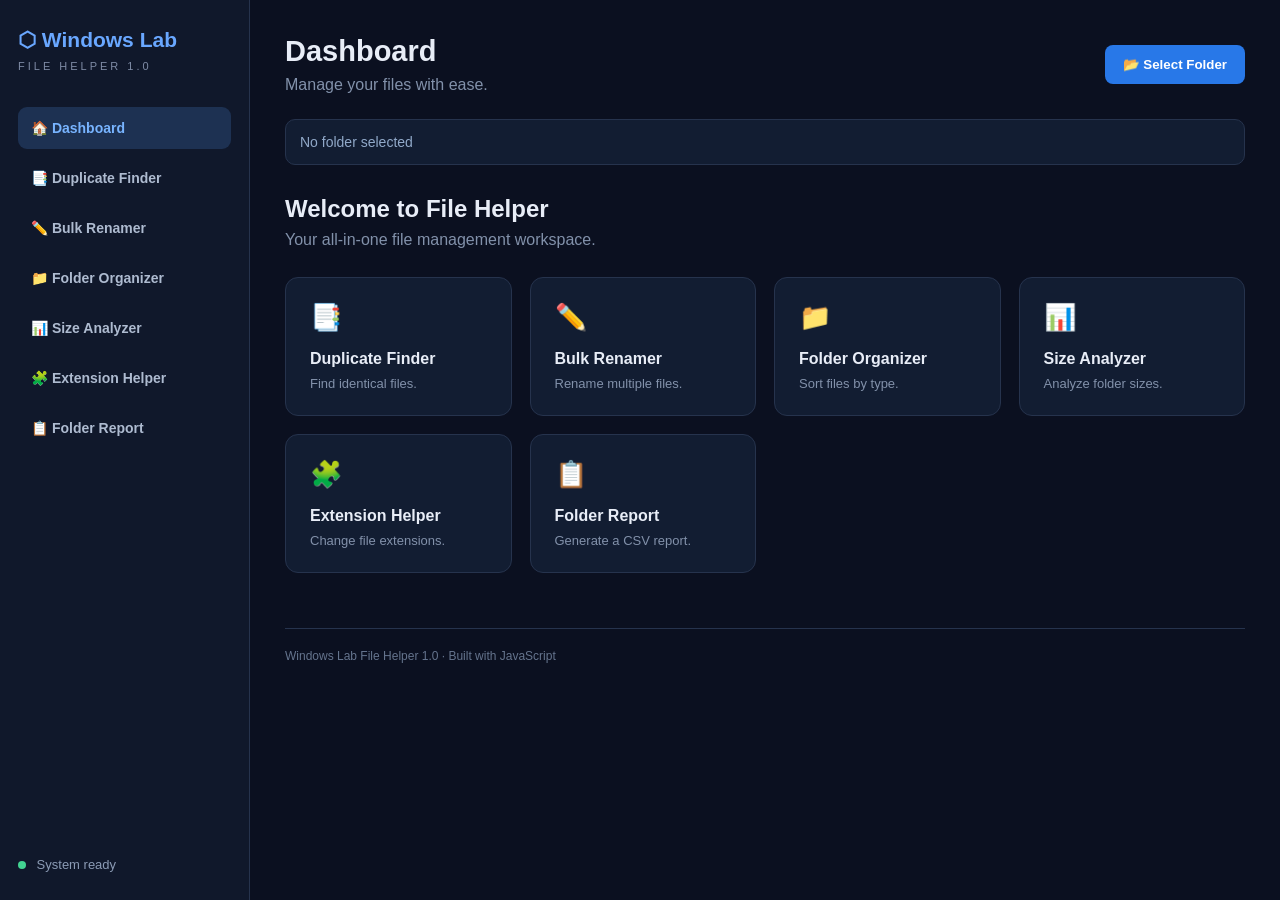
==== FileLab Launcher.html @ 2fdacf5c "Add files via upload" ====
<!DOCTYPE html>
<html lang="en">
<head>
    <meta charset="UTF-8">
    <meta name="viewport" content="width=device-width, initial-scale=1.0">
    <title>FileLab 1.0</title>
    <link rel="stylesheet" href="style.css">
</head>
<body>

<div class="app">
    <aside class="sidebar">
        <h2>⬡ Windows Lab</h2>
        <p class="subtitle">FILE HELPER 1.0</p>

        <nav>
            <button class="nav-btn active" data-tool="dashboard">🏠 Dashboard</button>
            <button class="nav-btn" data-tool="duplicates">📑 Duplicate Finder</button>
            <button class="nav-btn" data-tool="renamer">✏️ Bulk Renamer</button>
            <button class="nav-btn" data-tool="organizer">📁 Folder Organizer</button>
            <button class="nav-btn" data-tool="analyzer">📊 Size Analyzer</button>
            <button class="nav-btn" data-tool="extensions">🧩 Extension Helper</button>
            <button class="nav-btn" data-tool="report">📋 Folder Report</button>
        </nav>

        <div class="sidebar-bottom">
            <span class="status-dot"></span> System ready
        </div>
    </aside>

    <main class="main">
        <header>
            <div>
                <h1 id="page-title">Dashboard</h1>
                <p>Manage your files with ease.</p>
            </div>
            <button id="choose-folder">📂 Select Folder</button>
        </header>

        <div class="folder-info" id="folder-info">
            No folder selected
        </div>

        <section id="dashboard" class="page">
            <h2>Welcome to File Helper</h2>
            <p class="muted">Your all-in-one file management workspace.</p>

            <div class="cards">
                <div class="card" data-open="duplicates">📑<h3>Duplicate Finder</h3><p>Find identical files.</p></div>
                <div class="card" data-open="renamer">✏️<h3>Bulk Renamer</h3><p>Rename multiple files.</p></div>
                <div class="card" data-open="organizer">📁<h3>Folder Organizer</h3><p>Sort files by type.</p></div>
                <div class="card" data-open="analyzer">📊<h3>Size Analyzer</h3><p>Analyze folder sizes.</p></div>
                <div class="card" data-open="extensions">🧩<h3>Extension Helper</h3><p>Change file extensions.</p></div>
                <div class="card" data-open="report">📋<h3>Folder Report</h3><p>Generate a CSV report.</p></div>
            </div>
        </section>

        <section id="duplicates" class="page hidden">
            <h2>Duplicate Finder</h2>
            <p class="muted">Find files with identical contents.</p>
            <button id="scan-duplicates">🔍 Scan for duplicates</button>
            <div id="duplicate-results" class="results"></div>
        </section>

        <section id="renamer" class="page hidden">
            <h2>Bulk Renamer</h2>
            <p class="muted">Add a prefix or suffix to files in the selected folder.</p>
            <input id="rename-prefix" placeholder="Prefix (optional)">
            <input id="rename-suffix" placeholder="Suffix (optional)">
            <button id="preview-rename">Preview changes</button>
            <div id="rename-results" class="results"></div>
            <button id="apply-rename" class="hidden">Apply renames</button>
        </section>

        <section id="organizer" class="page hidden">
            <h2>Folder Organizer</h2>
            <p class="muted">Sort files into folders by extension.</p>
            <button id="organize-files">📁 Organize files</button>
            <div id="organize-results" class="results"></div>
        </section>

        <section id="analyzer" class="page hidden">
            <h2>Size Analyzer</h2>
            <p class="muted">See how much space your folders use.</p>
            <button id="analyze-folder">📊 Analyze folder</button>
            <div id="analyze-results" class="results"></div>
        </section>

        <section id="extensions" class="page hidden">
            <h2>Extension Helper</h2>
            <p class="muted">Change the extension of files in the selected folder. This does not convert file formats.</p>
            <input id="extension-from" placeholder="Current extension, e.g. txt">
            <input id="extension-to" placeholder="New extension, e.g. md">
            <button id="preview-extension">Preview changes</button>
            <div id="extension-results" class="results"></div>
            <button id="apply-extension" class="hidden">Apply changes</button>
        </section>

        <section id="report" class="page hidden">
            <h2>Folder Report</h2>
            <p class="muted">Create a CSV inventory of files and their sizes.</p>
            <button id="generate-report">📋 Generate CSV report</button>
            <div id="report-results" class="results"></div>
        </section>

        <footer>Windows Lab File Helper 1.0 · Built with JavaScript</footer>
    </main>
</div>

<script src="script.js"></script>
</body>
</html>
---- style.css ----
* {
    box-sizing: border-box;
    margin: 0;
    padding: 0;
}

body {
    background: #0b1020;
    color: #e8edf7;
    font-family: "Segoe UI", Arial, sans-serif;
}

.app {
    display: flex;
    min-height: 100vh;
}

.sidebar {
    width: 250px;
    background: #10182b;
    border-right: 1px solid #26334d;
    padding: 28px 18px;
    display: flex;
    flex-direction: column;
    flex-shrink: 0;
}

.sidebar h2 {
    color: #69a7ff;
    font-size: 21px;
}

.subtitle {
    font-size: 11px;
    letter-spacing: 3px;
    color: #7e8ba5;
    margin: 8px 0 35px;
}

nav {
    display: flex;
    flex-direction: column;
    gap: 8px;
}

.nav-btn {
    border: none;
    background: transparent;
    color: #aebbd0;
    text-align: left;
    padding: 13px;
    border-radius: 9px;
    cursor: pointer;
    font-size: 14px;
    transition: 0.2s;
}

.nav-btn:hover,
.nav-btn.active {
    background: #1d3152;
    color: #78b4ff;
}

.sidebar-bottom {
    margin-top: auto;
    color: #8b9bb5;
    font-size: 13px;
    padding-top: 30px;
}

.status-dot {
    display: inline-block;
    width: 8px;
    height: 8px;
    background: #42d392;
    border-radius: 50%;
    margin-right: 7px;
}

.main {
    flex: 1;
    padding: 35px;
    min-width: 0;
}

header {
    display: flex;
    justify-content: space-between;
    align-items: center;
    gap: 20px;
    margin-bottom: 25px;
}

header h1 {
    font-size: 29px;
}

header p,
.muted {
    color: #8291aa;
    margin-top: 8px;
}

button {
    border: none;
    background: #2878e8;
    color: white;
    padding: 12px 18px;
    border-radius: 8px;
    cursor: pointer;
    font-weight: 600;
    transition: 0.2s;
}

button:hover {
    background: #4591ff;
    transform: translateY(-1px);
}

.folder-info {
    background: #121d32;
    border: 1px solid #26334d;
    border-radius: 10px;
    padding: 14px;
    color: #91a9c9;
    margin-bottom: 30px;
    font-size: 14px;
}

.page h2 {
    margin-bottom: 8px;
}

.cards {
    display: grid;
    grid-template-columns: repeat(auto-fit, minmax(210px, 1fr));
    gap: 18px;
    margin-top: 28px;
}

.card {
    background: #121d32;
    border: 1px solid #26334d;
    border-radius: 13px;
    padding: 24px;
    cursor: pointer;
    font-size: 26px;
    transition: 0.2s;
}

.card:hover {
    border-color: #438fff;
    background: #182945;
    transform: translateY(-3px);
}

.card h3 {
    font-size: 16px;
    margin-top: 17px;
}

.card p {
    font-size: 13px;
    color: #8291aa;
    margin-top: 8px;
}

input {
    display: block;
    width: 100%;
    max-width: 380px;
    padding: 13px;
    margin: 18px 0;
    background: #121d32;
    border: 1px solid #334461;
    border-radius: 8px;
    color: white;
    outline: none;
}

input:focus {
    border-color: #438fff;
}

.results {
    margin-top: 25px;
    background: #121d32;
    border: 1px solid #26334d;
    border-radius: 10px;
    padding: 18px;
    color: #c5d2e7;
    line-height: 1.8;
    overflow-wrap: anywhere;
}

.hidden {
    display: none !important;
}

.results ul {
    padding-left: 22px;
}

.results li {
    margin: 6px 0;
}

footer {
    margin-top: 55px;
    padding-top: 20px;
    border-top: 1px solid #26334d;
    color: #65748d;
    font-size: 12px;
}

@media (max-width: 750px) {
    .app {
        flex-direction: column;
    }

    .sidebar {
        width: 100%;
    }

    .sidebar-bottom {
        margin-top: 20px;
    }

    .main {
        padding: 20px;
    }

    header {
        align-items: flex-start;
        flex-direction: column;
    }
}
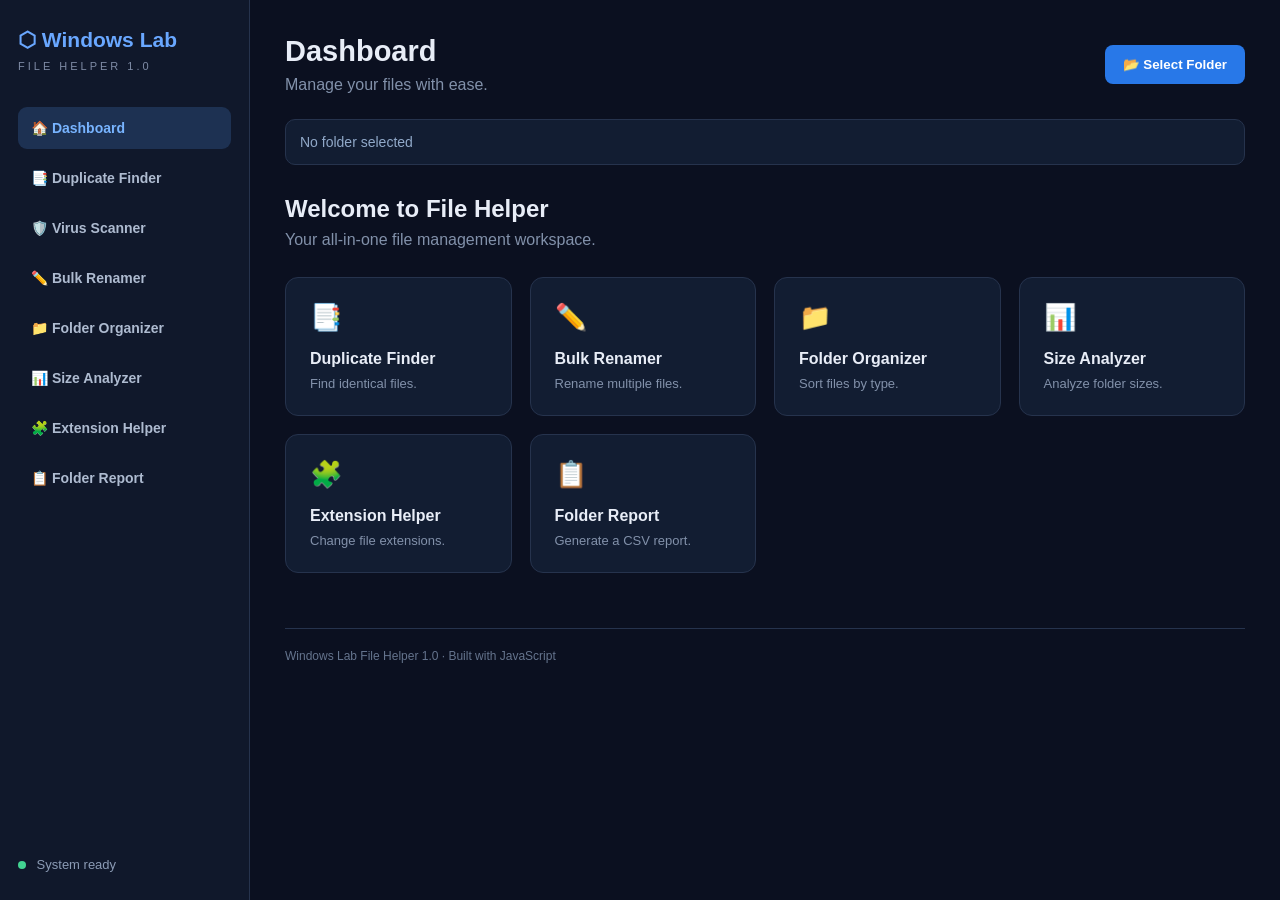
==== commit 7ee9ba43: "Release FileLab 1.1 FileLab 1.1 — Major Update  - Added Virus Scanner (basic suspicious-file check" ====
--- a/FileLab Launcher.html
+++ b/FileLab Launcher.html
@@ -17,6 +17,7 @@
         <nav>
             <button class="nav-btn active" data-tool="dashboard">🏠 Dashboard</button>
             <button class="nav-btn" data-tool="duplicates">📑 Duplicate Finder</button>
+			<button class="nav-btn" data-tool="scanner">🛡️ Virus Scanner</button>
             <button class="nav-btn" data-tool="renamer">✏️ Bulk Renamer</button>
             <button class="nav-btn" data-tool="organizer">📁 Folder Organizer</button>
             <button class="nav-btn" data-tool="analyzer">📊 Size Analyzer</button>
@@ -62,7 +63,21 @@
             <button id="scan-duplicates">🔍 Scan for duplicates</button>
             <div id="duplicate-results" class="results"></div>
         </section>
+<section id="scanner" class="page hidden">
+    <h2>🛡️ FileLab Virus Scanner</h2>
+    <p class="muted">
+        Check files for suspicious characteristics.
+        This is a basic scanner, not a full antivirus engine.
+    </p>
 
+    <button id="scan-folder">🔍 Start Folder Scan</button>
+
+    <div id="scanner-progress" class="results">
+        Ready to scan.
+    </div>
+
+    <div id="scanner-results" class="results"></div>
+</section>
         <section id="renamer" class="page hidden">
             <h2>Bulk Renamer</h2>
             <p class="muted">Add a prefix or suffix to files in the selected folder.</p>
@@ -107,7 +122,9 @@
         <footer>Windows Lab File Helper 1.0 · Built with JavaScript</footer>
     </main>
 </div>
-
+<script src="sounds.js"></script>
+<script src="notifications.js"></script>
+<script src="scanner.js"></script>
 <script src="script.js"></script>
 </body>
 </html>
--- a/style.css
+++ b/style.css
@@ -236,3 +236,137 @@
         flex-direction: column;
     }
 }
+
+/* =====================================
+   FileLab 1.1 - Error Center
+===================================== */
+
+.filelab-error-overlay {
+    position: fixed;
+    inset: 0;
+    z-index: 99999;
+    display: flex;
+    align-items: center;
+    justify-content: center;
+    background: rgba(0, 0, 0, 0.55);
+    backdrop-filter: blur(5px);
+    animation: filelabFadeIn 0.2s ease;
+}
+
+.filelab-error-popup {
+    width: min(420px, calc(100% - 40px));
+    padding: 25px;
+    border-radius: 14px;
+    background: #202127;
+    color: white;
+    font-family: Arial, sans-serif;
+    box-shadow: 0 15px 50px rgba(0, 0, 0, 0.4);
+    animation: filelabPopupIn 0.25s ease;
+}
+
+.filelab-error-popup h2 {
+    font-size: 19px;
+    margin-top: 0;
+}
+
+.filelab-error-popup h3 {
+    font-size: 16px;
+}
+
+.filelab-error-popup p {
+    color: #d0d0d0;
+    line-height: 1.5;
+}
+
+.filelab-error-popup small {
+    color: #999;
+}
+
+.filelab-error-dismiss {
+    display: block;
+    margin: 22px 0 0 auto;
+    padding: 10px 20px;
+    border: none;
+    border-radius: 7px;
+    background: #444956;
+    color: white;
+    cursor: pointer;
+}
+
+.filelab-error-dismiss:hover {
+    background: #596174;
+}
+
+@keyframes filelabFadeIn {
+    from { opacity: 0; }
+    to { opacity: 1; }
+}
+
+@keyframes filelabPopupIn {
+    from {
+        opacity: 0;
+        transform: scale(0.94);
+    }
+    to {
+        opacity: 1;
+        transform: scale(1);
+    }
+}
+
+/* =====================================
+   FileLab 1.1 - Success Notifications
+===================================== */
+
+.filelab-success-overlay {
+    position: fixed;
+    inset: 0;
+    z-index: 99998;
+    display: flex;
+    align-items: center;
+    justify-content: center;
+    background: rgba(0, 0, 0, 0.45);
+    backdrop-filter: blur(5px);
+    animation: filelabFadeIn 0.2s ease;
+}
+
+.filelab-success-popup {
+    width: min(420px, calc(100% - 40px));
+    padding: 25px;
+    border-radius: 14px;
+    background: #202127;
+    color: white;
+    font-family: Arial, sans-serif;
+    border-top: 3px solid #35c879;
+    box-shadow: 0 15px 50px rgba(0, 0, 0, 0.4);
+    animation: filelabPopupIn 0.25s ease;
+}
+
+.filelab-success-popup h2 {
+    font-size: 19px;
+    margin-top: 0;
+    color: #35c879;
+}
+
+.filelab-success-popup h3 {
+    font-size: 16px;
+}
+
+.filelab-success-popup p {
+    color: #d0d0d0;
+    line-height: 1.5;
+}
+
+.filelab-success-dismiss {
+    display: block;
+    margin: 22px 0 0 auto;
+    padding: 10px 20px;
+    border: none;
+    border-radius: 7px;
+    background: #267d51;
+    color: white;
+    cursor: pointer;
+}
+
+.filelab-success-dismiss:hover {
+    background: #319965;
+}
